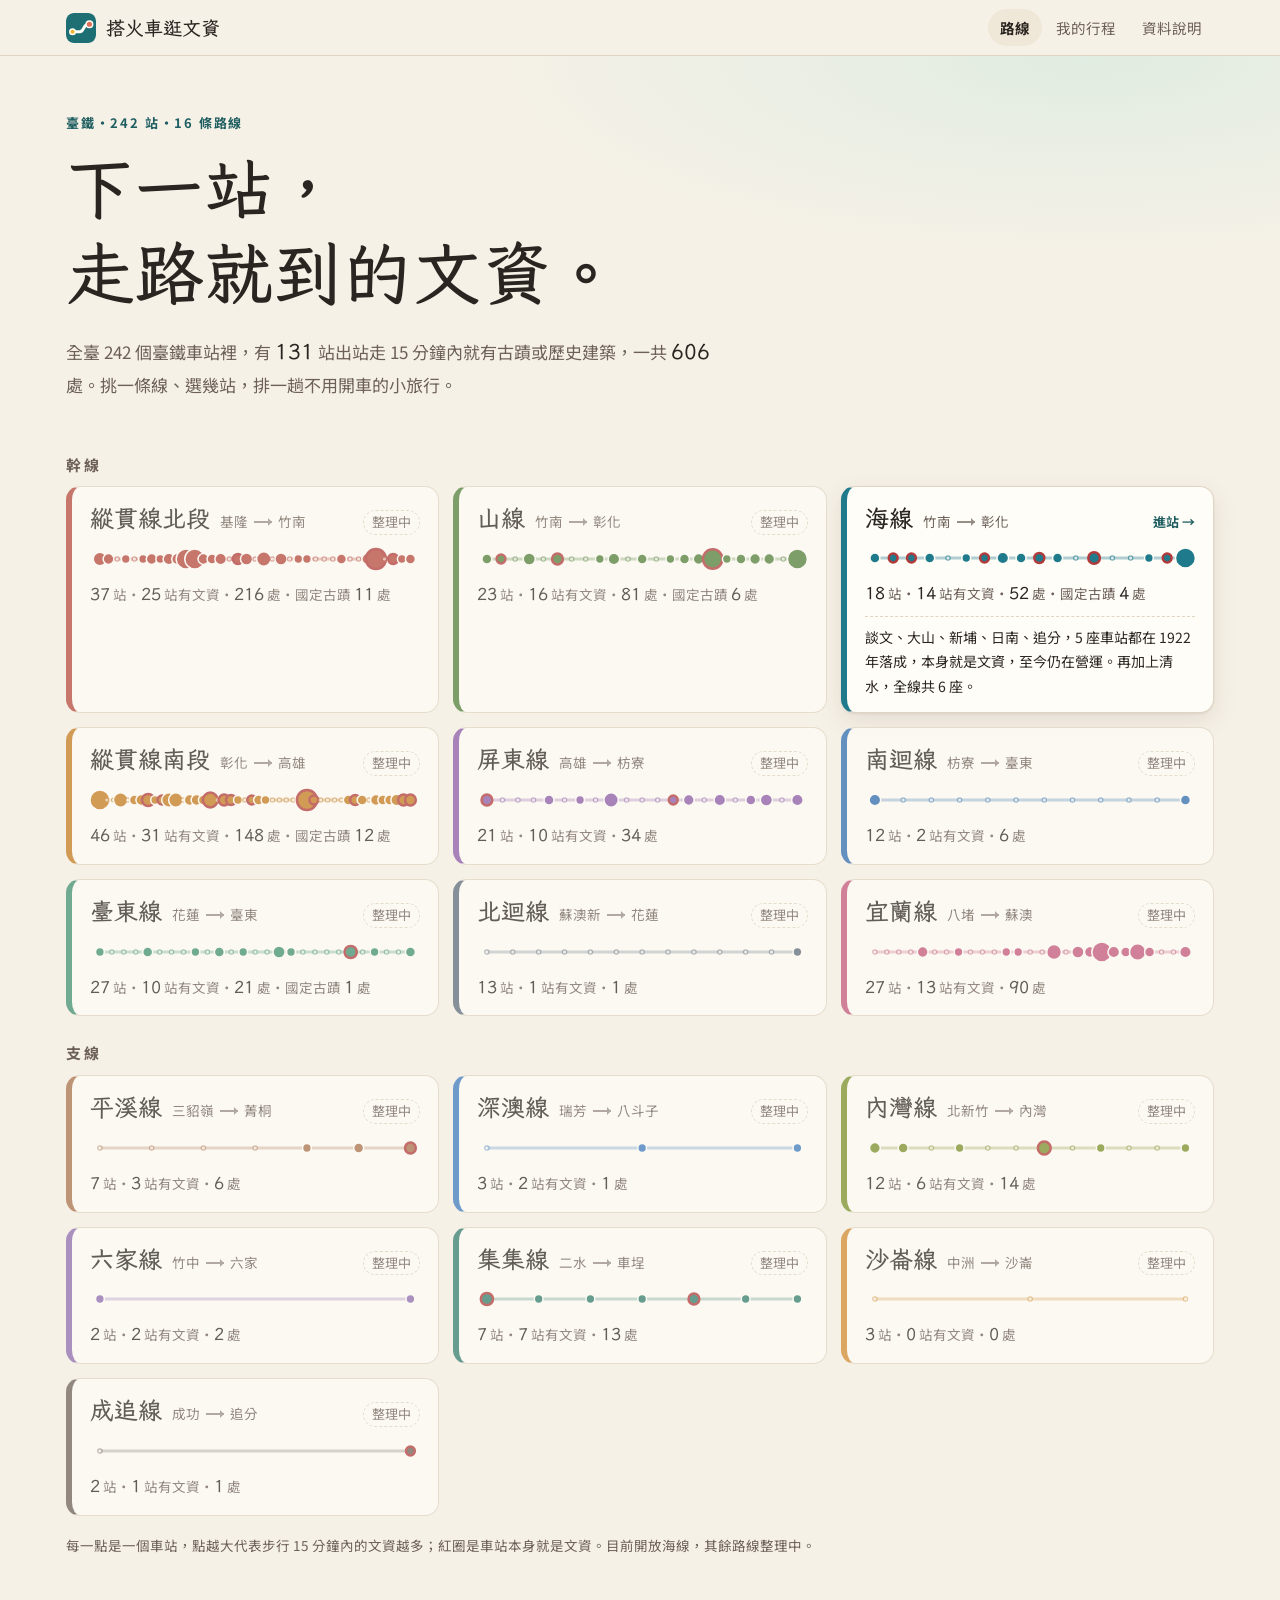
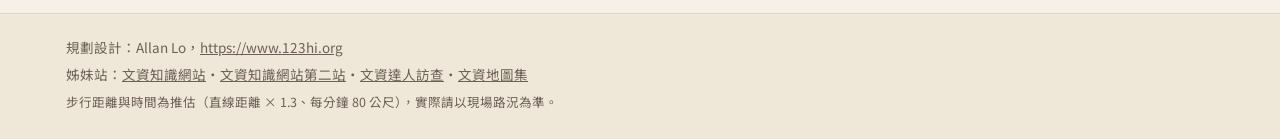
==== index.html @ da2952b5 "建立「搭火車逛文資」：資料建置與海線示範路線 - tools/fetch_tra.py：抓臺鐵車站、路線、站序存到 data/raw/ - tools/build.py：推估各站步行範圍內的文資，產生" ====
<!doctype html>
<html lang="zh-Hant-TW">
<head>
<meta charset="utf-8">
<meta name="viewport" content="width=device-width, initial-scale=1, viewport-fit=cover">
<title>搭火車逛文資</title>
<meta name="description" content="以臺鐵路線為主軸，看每個車站走路就到的古蹟與歷史建築，排一趟火車小旅行。">
<meta name="theme-color" content="#f6f1e7" media="(prefers-color-scheme: light)">
<meta name="theme-color" content="#17130f" media="(prefers-color-scheme: dark)">
<link rel="icon" href="assets/icon.svg" type="image/svg+xml">
<link rel="preconnect" href="https://fonts.googleapis.com">
<link rel="preconnect" href="https://fonts.gstatic.com" crossorigin>
<link rel="stylesheet" href="https://fonts.googleapis.com/css2?family=LXGW+WenKai+TC:wght@400;700&family=Noto+Sans+TC:wght@400;500;700&display=swap">
<link rel="stylesheet" href="assets/css/rail.css">
</head>
<body>
<a class="skip" href="#app">跳到主要內容</a>
<header class="top">
  <div class="wrap top-in">
    <a class="brand" href="#/"><img src="assets/icon.svg" alt="" width="30" height="30"><span>搭火車逛文資</span></a>
    <nav class="top-nav" aria-label="主選單">
      <a href="#/" data-nav="home">路線</a>
      <a href="#/trip" data-nav="trip">我的行程</a>
      <a href="#/about" data-nav="about">資料說明</a>
    </nav>
  </div>
</header>
<main id="app" tabindex="-1"><p class="loading wrap">列車進站中…</p></main>
<div id="tripbar" class="tripbar" hidden></div>
<footer class="foot">
  <div class="wrap foot-in">
    <p>規劃設計：Allan Lo，<a href="https://www.123hi.org" target="_blank" rel="noopener">https://www.123hi.org</a></p>
    <p class="foot-sis">姊妹站：<a href="https://cultural.123hi.org/" target="_blank" rel="noopener">文資知識網站</a>・<a href="https://cultural2.123hi.org/" target="_blank" rel="noopener">文資知識網站第二站</a>・<a href="https://cultural-visit.123hi.org/" target="_blank" rel="noopener">文資達人訪查</a>・<a href="https://cultural-atlas.123hi.org/" target="_blank" rel="noopener">文資地圖集</a></p>
    <p class="foot-note">步行距離與時間為推估（直線距離 × 1.3、每分鐘 80 公尺），實際請以現場路況為準。</p>
  </div>
</footer>
<script src="assets/js/rail.js" defer></script>
</body>
</html>
---- assets/css/rail.css ----
/* 搭火車逛文資 — 樣式
   配色與深色模式沿用文資知識網站 site.css 的變數；本站多加路線色 --lc（由資料帶入）。
   設計方向：站名牌 × 旅行手帳。路線圖用鐵道地圖的「黑白相間線」畫法。 */
:root {
  --paper: #f6f1e7; --paper-2: #efe7d8; --card: #fffdf8; --ink: #2b2521; --muted: #6c6058; --line: #e0d5c3;
  --hinoki: #a8714a; --hinoki-2: #d9b48f; --peach: #df6f57; --mint: #cfe8dd; --sun: #f2b632; --teal: #1d6f73;
  --shadow: 0 1px 2px rgba(60, 40, 20, .08), 0 8px 24px rgba(60, 40, 20, .10);
  --shadow-lg: 0 2px 6px rgba(60, 40, 20, .10), 0 18px 48px rgba(60, 40, 20, .18);
  --c-national: #b23a3a; --c-city: #d9692b; --c-building: #2f7d6d; --c-memorial: #b8860b; --c-cluster: #6b5bb5; --c-landscape: #3b7bbf; --c-archaeo: #8a6a4a;
  --f-display: "LXGW WenKai TC", "Kaiti TC", "BiauKai", "DFKai-SB", serif;
  --f-body: "Noto Sans TC", "PingFang TC", "Microsoft JhengHei", system-ui, sans-serif;
  --r: 14px; --hdr: 56px;
  --gl: max(16px, env(safe-area-inset-left, 0px)); --gr: max(16px, env(safe-area-inset-right, 0px));
  --lc: var(--teal);
  --lc-soft: color-mix(in srgb, var(--lc) 12%, var(--card));
  --lc-ink: color-mix(in srgb, var(--lc) 78%, var(--ink));
}
@media (prefers-color-scheme: dark) {
  :root {
    --paper: #17130f; --paper-2: #1e1914; --card: #241e18; --ink: #efe6da; --muted: #b5a797; --line: #3a3128;
    --hinoki: #d6a27a; --hinoki-2: #6e4f37; --peach: #f08b74; --mint: #24453a; --teal: #6cc4c4;
    --shadow: 0 1px 2px rgba(0,0,0,.4), 0 8px 24px rgba(0,0,0,.35); --shadow-lg: 0 18px 48px rgba(0,0,0,.5);
    --c-national: #e8706a; --c-city: #f0975c; --c-building: #5fbfa8; --c-memorial: #dcb04a; --c-cluster: #a497e8; --c-landscape: #78aee6; --c-archaeo: #c9a47e;
    --lc-soft: color-mix(in srgb, var(--lc) 22%, var(--card));
    --lc-ink: color-mix(in srgb, var(--lc) 55%, var(--ink));
    color-scheme: dark;
  }
  .line, .station, .trip, .ln, .tripbar { --lc-d: color-mix(in srgb, var(--lc) 70%, #fff); }
}
*, *::before, *::after { box-sizing: border-box; }
html { -webkit-text-size-adjust: 100%; scroll-padding-top: calc(var(--hdr) + 70px); }
body { margin: 0; background: var(--paper); color: var(--ink); font-family: var(--f-body); font-size: 16px; line-height: 1.75; -webkit-font-smoothing: antialiased; overflow-x: hidden; }
body.has-bar { padding-bottom: 76px; }
img { max-width: 100%; }
a { color: var(--teal); }
h1, h2, h3 { font-family: var(--f-display); line-height: 1.25; margin: 0; text-wrap: balance; }
p { margin: 0; }
ul, ol { margin: 0; padding: 0; list-style: none; }
button { font: inherit; color: inherit; cursor: pointer; background: none; border: 0; padding: 0; }
:focus-visible { outline: 3px solid var(--sun); outline-offset: 2px; border-radius: 6px; }
[hidden] { display: none !important; }
.sr-only { position: absolute; width: 1px; height: 1px; overflow: hidden; clip: rect(0 0 0 0); white-space: nowrap; }
.wrap { max-width: 1180px; margin: 0 auto; padding-left: var(--gl); padding-right: var(--gr); }
.skip { position: absolute; left: -999px; } .skip:focus { left: 8px; top: 8px; z-index: 99; background: var(--card); padding: 8px 12px; }
.loading { padding-top: 80px; padding-bottom: 80px; color: var(--muted); }
.hint { color: var(--muted); font-size: 13.5px; line-height: 1.7; }
.kicker { font-size: 13px; letter-spacing: .14em; color: var(--lc-ink); font-weight: 700; }
.back { display: inline-block; font-size: 14px; text-decoration: none; color: var(--muted); padding: 6px 0; }
.back:hover { color: var(--ink); }
.btn { display: inline-flex; align-items: center; justify-content: center; min-height: 40px; padding: 6px 16px; border-radius: 999px; border: 1.5px solid var(--line); background: var(--card); color: var(--ink); text-decoration: none; font-size: 14.5px; font-weight: 500; transition: transform .15s, border-color .15s; }
.btn:hover { border-color: var(--lc); transform: translateY(-1px); }
.btn-solid { background: var(--ink); color: var(--paper); border-color: var(--ink); }
.link { color: var(--teal); text-decoration: underline; font-size: inherit; }

/* 頂端列 */
.top { position: sticky; top: 0; z-index: 30; height: var(--hdr); background: color-mix(in srgb, var(--paper) 88%, transparent); backdrop-filter: blur(10px); -webkit-backdrop-filter: blur(10px); border-bottom: 1px solid var(--line); }
.top-in { height: 100%; display: flex; align-items: center; justify-content: space-between; gap: 12px; }
.brand { display: flex; align-items: center; gap: 10px; text-decoration: none; color: var(--ink); font-family: var(--f-display); font-weight: 700; font-size: 19px; white-space: nowrap; }
.brand img { border-radius: 8px; }
.top-nav { display: flex; gap: 2px; }
.top-nav a { padding: 6px 12px; border-radius: 999px; text-decoration: none; color: var(--muted); font-size: 14.5px; white-space: nowrap; }
.top-nav a.cur { color: var(--ink); background: var(--paper-2); font-weight: 700; }

/* 首頁 */
.home-hero { padding: 56px 0 28px; background: radial-gradient(900px 300px at 85% 0, color-mix(in srgb, var(--mint) 55%, transparent), transparent 70%); }
.home-hero h1 { font-size: clamp(36px, 7vw, 68px); letter-spacing: .02em; margin: 10px 0 18px; }
.lede { max-width: 40em; font-size: 17px; color: var(--muted); }
.lede b { color: var(--ink); font-family: var(--f-display); font-size: 1.25em; }
.home-lines { padding-bottom: 56px; }
.home-lines h2 { font-size: 15px; letter-spacing: .2em; color: var(--muted); margin: 28px 0 12px; font-family: var(--f-body); }
.ln-list { display: grid; grid-template-columns: repeat(auto-fill, minmax(min(100%, 340px), 1fr)); gap: 14px; }
.ln { display: block; height: 100%; padding: 16px 18px 14px; border-radius: var(--r); background: var(--card); border: 1px solid var(--line); border-left: 6px solid var(--lc); text-decoration: none; color: var(--ink); opacity: .72; }
.ln.on { opacity: 1; box-shadow: var(--shadow); transition: transform .2s, box-shadow .2s; }
.ln.on:hover { transform: translateY(-3px); box-shadow: var(--shadow-lg); }
.ln-head { display: flex; align-items: baseline; gap: 10px; flex-wrap: wrap; }
.ln-head h3 { font-size: 24px; }
.ln-route { font-size: 13.5px; color: var(--muted); display: inline-flex; align-items: center; gap: 6px; }
.ln-route i, .plate i, .tp-route i { display: inline-block; width: 18px; height: 2px; background: currentColor; position: relative; opacity: .7; }
.ln-route i::after, .plate i::after, .tp-route i::after { content: ""; position: absolute; right: 0; top: -3px; border: 4px solid transparent; border-left-color: currentColor; border-right: 0; }
.ln-go, .ln-soon { margin-left: auto; font-size: 13px; font-weight: 700; color: var(--lc-ink); }
.ln-soon { color: var(--muted); font-weight: 400; border: 1px dashed var(--line); border-radius: 999px; padding: 0 8px; }
.strip { display: block; width: 100%; height: 28px; margin: 10px 0 6px; overflow: visible; }
.strip line { stroke: var(--lc); stroke-width: 3; opacity: .35; }
.strip circle.on { fill: var(--lc); stroke: var(--card); stroke-width: 1.5; }
.strip circle.off { fill: var(--card); stroke: var(--lc); stroke-width: 1.2; opacity: .6; }
.strip circle.hs { stroke: var(--c-national); stroke-width: 2.5; }
.ln-stat { font-size: 13.5px; color: var(--muted); }
.ln-stat b { color: var(--ink); font-family: var(--f-display); font-size: 17px; }
.ln-tease { margin-top: 8px; padding-top: 8px; border-top: 1px dashed var(--line); font-size: 14px; }
.home-lines > .hint { margin-top: 18px; }

/* 路線頁：開頭 */
.lhero { padding: 20px 0 30px; background: linear-gradient(180deg, var(--lc-soft), transparent); }
.lhero h1 { display: flex; align-items: center; gap: 18px; flex-wrap: wrap; font-size: clamp(48px, 9vw, 88px); margin: 2px 0 12px; letter-spacing: .04em; }
.plate { font-style: normal; font-family: var(--f-body); font-size: 15px; font-weight: 700; letter-spacing: .08em; display: inline-flex; align-items: center; gap: 10px; padding: 6px 14px; border-radius: 8px; background: var(--lc); color: #fff; }
.facts { display: grid; grid-template-columns: repeat(3, 1fr); gap: 14px; margin-top: 26px; }
.fact { display: flex; flex-direction: column; gap: 4px; width: 100%; height: 100%; text-align: left; padding: 16px 18px 14px; border-radius: var(--r); background: var(--card); border: 1px solid var(--line); box-shadow: var(--shadow); position: relative; overflow: hidden; transition: transform .2s, box-shadow .2s; animation: rise .5s both; animation-delay: calc(var(--i) * 70ms); }
.fact::before { content: ""; position: absolute; inset: 0 auto 0 0; width: 5px; background: var(--lc); }
.fact:hover { transform: translateY(-3px); box-shadow: var(--shadow-lg); }
.fact-k { font-size: 12.5px; letter-spacing: .14em; font-weight: 700; color: var(--lc-ink); }
.fact-big { display: flex; align-items: baseline; gap: 8px; flex-wrap: wrap; }
.fact-big b { font-family: var(--f-display); font-size: 58px; line-height: 1; color: var(--lc-d, var(--lc)); font-variant-numeric: tabular-nums; }
.fact-big i { font-style: normal; font-size: 14px; color: var(--muted); }
.fact-t { font-size: 14.5px; line-height: 1.7; }
.fact-go { margin-top: auto; padding-top: 6px; font-size: 12.5px; color: var(--muted); }
.fact:hover .fact-go { color: var(--lc-ink); }
@keyframes rise { from { opacity: 0; transform: translateY(12px); } }

/* 篩選列 */
.flt-bar { position: sticky; top: var(--hdr); z-index: 20; background: color-mix(in srgb, var(--paper) 92%, transparent); backdrop-filter: blur(10px); -webkit-backdrop-filter: blur(10px); border-block: 1px solid var(--line); }
.flt { display: flex; gap: 6px 22px; padding-top: 8px; padding-bottom: 8px; overflow-x: auto; scrollbar-width: none; }
.flt::-webkit-scrollbar { display: none; }
.flt-g { display: flex; align-items: center; gap: 6px; flex: none; }
.flt-l { font-size: 12.5px; color: var(--muted); letter-spacing: .1em; margin-right: 2px; }
.seg { display: inline-flex; padding: 3px; border-radius: 999px; background: var(--paper-2); border: 1px solid var(--line); }
.seg button { min-width: 52px; min-height: 32px; padding: 0 12px; border-radius: 999px; font-size: 14px; font-variant-numeric: tabular-nums; }
.seg button[aria-pressed="true"] { background: var(--lc); color: #fff; font-weight: 700; }
.chip { display: inline-flex; align-items: center; gap: 6px; min-height: 34px; padding: 0 12px; border-radius: 999px; border: 1px solid var(--line); background: var(--card); font-size: 14px; white-space: nowrap; }
.chip[aria-pressed="true"] { background: var(--ink); color: var(--paper); border-color: var(--ink); }
.lvd { display: inline-block; width: 9px; height: 9px; border-radius: 50%; background: var(--lvc); flex: none; }
.lv0, .lvc0 { --lvc: var(--c-national); } .lv1, .lvc1 { --lvc: var(--c-city); } .lv2, .lvc2 { --lvc: var(--c-building); } .lv3, .lvc3 { --lvc: var(--c-memorial); }
.lv4, .lvc4 { --lvc: var(--c-cluster); } .lv5, .lvc5 { --lvc: var(--c-landscape); } .lv6, .lvc6 { --lvc: var(--c-archaeo); }

/* 路線圖 */
.dg-sec { padding-top: 26px; padding-bottom: 56px; }
.dg-headline { display: flex; align-items: baseline; gap: 16px; flex-wrap: wrap; margin-bottom: 6px; }
.dg-headline h2 { font-size: 26px; }
.dg-headline p { color: var(--muted); font-size: 14.5px; }
.dg-headline b { color: var(--ink); font-family: var(--f-display); font-size: 19px; }
.dg { position: relative; margin: 8px -8px 14px; padding: 18px 56px; border-radius: 20px; background: var(--card); border: 1px solid var(--line); box-shadow: var(--shadow); }
.dg.one { padding: 14px 10px; margin-inline: 0; }
.dg svg { position: absolute; left: 0; top: 0; pointer-events: none; overflow: visible; }
.rail { fill: none; stroke: var(--lc); stroke-width: 9; stroke-linecap: round; stroke-linejoin: round; }
.tie { fill: none; stroke: var(--card); stroke-width: 3; stroke-dasharray: 9 9; }
.dg.draw .tie { opacity: 0; }
.tie { transition: opacity .5s; }
.dg-grid { position: relative; display: grid; grid-template-columns: repeat(var(--cols, 6), minmax(0, 1fr)); row-gap: 26px; }
.st { position: relative; min-width: 0; }
.dg.draw .st { animation: pop .45s both; animation-delay: calc(var(--i) * 85ms + 100ms); }
@keyframes pop { from { opacity: 0; transform: translateY(8px) scale(.96); } }
.st-link { display: flex; flex-direction: column; align-items: center; width: 100%; height: 100%; padding: 4px 2px 8px; text-decoration: none; color: var(--ink); border-radius: 14px; text-align: center; }
.st-top { display: flex; flex-direction: column; align-items: center; justify-content: flex-end; height: 56px; }
.st-name { font-family: var(--f-display); font-weight: 700; font-size: 23px; line-height: 1.2; white-space: nowrap; }
.st-en { font-size: 11px; color: var(--muted); letter-spacing: .04em; line-height: 1.3; }
.st-flag { display: inline-flex; align-items: center; gap: 3px; margin-top: 2px; padding: 1px 7px 1px 5px; border-radius: 999px; font-size: 11px; font-weight: 700; color: #fff; background: var(--lvc); white-space: nowrap; }
.st-dotw { display: grid; place-items: center; height: 58px; width: 58px; }
.st-dot { display: grid; place-items: center; width: var(--sz, 30px); height: var(--sz, 30px); border-radius: 50%; background: var(--card); border: 4px solid var(--lc); color: var(--lc-ink); font-family: var(--f-display); font-weight: 700; font-size: clamp(14px, calc(var(--sz) * .42), 24px); line-height: 1; font-variant-numeric: tabular-nums; transition: width .35s cubic-bezier(.3,1.4,.5,1), height .35s cubic-bezier(.3,1.4,.5,1), background .2s; }
.st.has .st-dot { background: var(--lc); color: #fff; border-color: var(--card); box-shadow: 0 0 0 3px var(--lc); }
.st.hs .st-dot { box-shadow: 0 0 0 3px var(--lc), 0 0 0 6px var(--card), 0 0 0 9px var(--lvc); }
.st.empty .st-name { font-size: 17px; color: var(--muted); font-weight: 400; }
.st.empty .st-dot { border-width: 3px; }
.st-hang { position: relative; display: flex; flex-direction: column; align-items: center; gap: 5px; padding-top: 14px; min-height: 40px; }
.st.has .st-hang::before { content: ""; position: absolute; top: -8px; left: 50%; width: 2px; height: 22px; margin-left: -1px; background: var(--lc); opacity: .5; }
.st-ph { position: relative; display: block; width: 88px; height: 88px; transition: transform .25s; }
.st-ph > * { position: absolute; inset: 0; width: 100%; height: 100%; object-fit: cover; border-radius: 14px; border: 3px solid var(--card); box-shadow: 0 2px 8px rgba(40, 25, 10, .22); background: var(--paper-2); }
.st-ph .ph2 { transform: rotate(7deg) translate(7px, 2px); filter: saturate(.8) brightness(.95); }
.st-link:hover .st-ph { transform: translateY(-3px) rotate(-2deg); }
.st-link:hover .st-name { color: var(--lc-ink); }
.st-lv { display: flex; flex-wrap: wrap; justify-content: center; gap: 3px; max-width: 96px; align-items: center; }
.st-lv em { font-style: normal; font-size: 11px; color: var(--muted); }
.st-near, .st-none { font-size: 12px; color: var(--muted); }
.st-add { position: absolute; top: 2px; right: calc(50% - 56px); width: 28px; height: 28px; border-radius: 50%; border: 1.5px solid var(--line); background: var(--card); display: grid; place-items: center; opacity: .0; transition: opacity .15s, transform .15s; }
.st-add::after { content: ""; position: absolute; inset: -8px; }
.st:hover .st-add, .st-add:focus-visible, .st-add[aria-pressed="true"] { opacity: 1; }
@media (hover: none) { .st-add { opacity: 1; } }
.st-add span::before { content: "＋"; font-size: 14px; line-height: 1; }
.st-add[aria-pressed="true"] { background: var(--lc); border-color: var(--lc); color: #fff; }
.st-add[aria-pressed="true"] span::before { content: "✓"; }
.st-add:hover { transform: scale(1.12); }
/* 收合的空站 */
.st.gap .st-link { color: var(--muted); }
.st-skip { font-size: 12.5px; border: 1px dashed var(--line); border-radius: 999px; padding: 0 9px; background: var(--card); }
.st.gap .st-dot { width: 34px; height: 20px; border-radius: 999px; border: 2px dashed var(--lc); font-size: 14px; color: var(--lc-ink); font-family: var(--f-body); }
.st-skipn { font-size: 12px; line-height: 1.5; max-width: 9em; }
.st.gap .st-link:hover .st-skip { border-color: var(--lc); color: var(--ink); }
/* 從事實卡點過來的標示 */
.dg.hl-on .st:not(.hl) .st-link { opacity: .38; }
.st.hl .st-dotw::after { content: ""; position: absolute; width: 58px; height: 58px; border-radius: 50%; border: 3px solid var(--sun); animation: ping 1.4s ease-out 3; pointer-events: none; }
@keyframes ping { from { transform: scale(.6); opacity: 1; } to { transform: scale(1.7); opacity: 0; } }

/* 路線圖：手機直排 */
.dg.one .dg-grid { row-gap: 6px; }
.dg.one .st-link { display: grid; grid-template-columns: 58px 1fr; grid-template-areas: "dot top" "dot hang"; align-items: center; column-gap: 8px; text-align: left; padding: 8px 44px 8px 0; }
.dg.one .st-top { grid-area: top; height: auto; flex-direction: row; flex-wrap: wrap; align-items: baseline; justify-content: flex-start; gap: 2px 8px; }
.dg.one .st-flag { margin-top: 0; }
.dg.one .st-dotw { grid-area: dot; align-self: stretch; height: auto; min-height: 58px; }
.dg.one .st-hang { grid-area: hang; flex-direction: row; flex-wrap: wrap; align-items: center; gap: 6px 10px; padding-top: 6px; min-height: 0; }
.dg.one .st.has .st-hang::before { display: none; }
.dg.one .st-ph { width: 64px; height: 64px; }
.dg.one .st-ph.multi { margin-right: 8px; }
.dg.one .st-lv { justify-content: flex-start; }
.dg.one .st-add { top: 50%; right: 6px; margin-top: -16px; width: 32px; height: 32px; opacity: 1; }
.dg.one .st.empty .st-hang, .dg.one .st.gap .st-hang { padding-top: 0; }
.dg.one .st.gap .st-link { padding-block: 2px; }
.dg.one .st-skipn { max-width: none; }

/* 票卡樣式（沒有照片時） */
.tk { display: flex; flex-direction: column; align-items: center; justify-content: center; gap: 2px; color: #fff; background:
  radial-gradient(circle at 0 50%, var(--card) 7px, transparent 7.5px), radial-gradient(circle at 100% 50%, var(--card) 7px, transparent 7.5px),
  repeating-linear-gradient(135deg, rgba(255,255,255,.07) 0 6px, transparent 6px 12px), var(--lvc); }
.tk b { font-family: var(--f-display); font-size: 22px; line-height: 1; letter-spacing: .02em; }
.tk i { font-style: normal; font-size: 11px; opacity: .9; letter-spacing: .2em; padding-left: .2em; }
@media (prefers-color-scheme: dark) { .tk { color: #17130f; } }

/* 車站頁 */
.station, .trip { padding: 14px 0 56px; }
.st-headrow { display: grid; grid-template-columns: minmax(280px, 400px) 1fr; gap: 32px; align-items: center; margin: 8px 0 30px; }
.plate-big { background: var(--card); border: 3px solid var(--ink); border-radius: 16px; padding: 14px 20px 14px; text-align: center; box-shadow: var(--shadow-lg); position: relative; }
.plate-big::before, .plate-big::after { content: ""; position: absolute; top: 10px; width: 8px; height: 8px; border-radius: 50%; background: var(--line); box-shadow: inset 0 1px 1px rgba(0,0,0,.25); }
.plate-big::before { left: 12px; } .plate-big::after { right: 12px; }
.pl-line { font-size: 12.5px; letter-spacing: .14em; color: var(--muted); }
.plate-big h1 { font-size: clamp(52px, 11vw, 84px); letter-spacing: .12em; padding-left: .12em; line-height: 1.15; }
.pl-en { font-size: 15px; letter-spacing: .12em; color: var(--muted); }
.pl-bar { height: 12px; margin: 12px -20px; background: var(--lc); display: flex; align-items: center; }
.pl-bar i { flex: 1; height: 2px; margin: 0 16px; background: repeating-linear-gradient(90deg, #fff 0 9px, transparent 9px 18px); opacity: .85; }
.pl-nbs { display: flex; justify-content: space-between; gap: 12px; }
.pl-nb { display: flex; flex-direction: column; text-decoration: none; color: var(--ink); line-height: 1.3; padding: 2px 6px; border-radius: 8px; }
.pl-nb span { font-family: var(--f-display); font-size: 20px; font-weight: 700; }
.pl-nb small { font-size: 11px; color: var(--muted); }
.pl-nb.prev { text-align: left; } .pl-nb.next { text-align: right; }
.pl-nb.prev span::before { content: "‹ "; color: var(--lc-ink); } .pl-nb.next span::after { content: " ›"; color: var(--lc-ink); }
.pl-nb.end { opacity: .4; } .pl-nb.end span::before, .pl-nb.end span::after { content: ""; }
a.pl-nb:hover { background: var(--lc-soft); }
.st-sum { display: flex; flex-direction: column; gap: 12px; align-items: flex-start; }
.st-banner { display: inline-flex; align-items: center; gap: 8px; padding: 6px 14px; border-radius: 10px; background: color-mix(in srgb, var(--lvc) 14%, var(--card)); border: 1.5px solid var(--lvc); font-size: 15px; }
.st-banner svg { color: var(--lvc); width: 20px; height: 20px; flex: none; }
.st-banner b { color: var(--lvc); }
.st-big { font-family: var(--f-display); font-size: clamp(22px, 3.4vw, 30px); line-height: 1.3; }
.st-big b { font-size: 2.1em; color: var(--lc-d, var(--lc)); line-height: 1; margin-right: 4px; }
.st-sub { color: var(--muted); max-width: 34em; }
.btn-trip .t-on, .btn-trip[aria-pressed="true"] .t-off { display: none; }
.btn-trip[aria-pressed="true"] .t-on { display: inline; }
.btn-trip[aria-pressed="true"] { background: var(--lc); border-color: var(--lc); color: #fff; }
.st-body { display: grid; grid-template-columns: 340px 1fr; gap: 32px; align-items: start; }
.st-map { position: sticky; top: calc(var(--hdr) + 16px); background: var(--card); border: 1px solid var(--line); border-radius: 18px; padding: 16px; box-shadow: var(--shadow); }
.st-map h2 { font-size: 18px; margin-bottom: 4px; }
.radar { display: block; width: 100%; height: auto; }
.radar .ring { fill: none; stroke: var(--line); stroke-width: 1.5; stroke-dasharray: 3 5; }
.radar .ring.cur { stroke: var(--lc); stroke-dasharray: none; fill: var(--lc-soft); fill-opacity: .5; }
.radar .ring-t { font-size: 10.5px; fill: var(--muted); text-anchor: middle; }
.radar .north { font-size: 12px; fill: var(--muted); text-anchor: middle; font-weight: 700; }
.radar .me { fill: var(--ink); }
.rd { cursor: pointer; }
.rd circle { fill: var(--lvc); stroke: var(--card); stroke-width: 2; transition: r .15s; }
.rd text { font-size: 11px; font-weight: 700; fill: #fff; text-anchor: middle; pointer-events: none; }
.rd.hot circle { r: 14; stroke: var(--sun); stroke-width: 3; }
@media (prefers-color-scheme: dark) { .rd text { fill: #17130f; } }
.cards { display: grid; gap: 18px; }
.card { display: grid; grid-template-columns: minmax(200px, 42%) 1fr; background: var(--card); border: 1px solid var(--line); border-radius: 18px; overflow: hidden; box-shadow: var(--shadow); animation: rise .5s both; animation-delay: calc(min(var(--i), 8) * 60ms); transition: box-shadow .2s, border-color .2s; }
.card.hot { border-color: var(--sun); box-shadow: var(--shadow-lg); }
.card.is-st { border: 2px solid var(--lvc); }
.card-ph { position: relative; margin: 0; min-height: 220px; background: var(--paper-2); }
.card-ph > img, .card-ph > .tk { position: absolute; inset: 0; width: 100%; height: 100%; object-fit: cover; }
.card-ph > .tk b { font-size: 64px; } .card-ph > .tk i { font-size: 15px; }
.card-ph > .tk { background: radial-gradient(circle at 0 50%, var(--card) 13px, transparent 13.5px), radial-gradient(circle at 100% 50%, var(--card) 13px, transparent 13.5px), repeating-linear-gradient(135deg, rgba(255,255,255,.07) 0 10px, transparent 10px 20px), var(--lvc); }
.card-no { position: absolute; left: 10px; top: 10px; width: 30px; height: 30px; border-radius: 50%; display: grid; place-items: center; background: var(--lvc); color: #fff; font-weight: 700; font-size: 14px; border: 2px solid var(--card); }
.card-ph.nophoto .card-no { background: var(--card); color: var(--lvc); }
.card-ph figcaption { position: absolute; left: 0; right: 0; bottom: 0; padding: 18px 10px 6px; font-size: 11.5px; line-height: 1.4; color: #fff; background: linear-gradient(transparent, rgba(0,0,0,.62)); }
.card-ph figcaption a { color: #fff; }
.card-b { padding: 16px 20px 16px; display: flex; flex-direction: column; gap: 8px; min-width: 0; }
.card-st { display: inline-flex; align-items: center; gap: 5px; align-self: flex-start; padding: 1px 10px 1px 8px; border-radius: 999px; background: var(--lvc); color: #fff; font-size: 12.5px; font-weight: 700; }
.card-meta { display: flex; flex-wrap: wrap; align-items: center; gap: 4px 10px; font-size: 13px; color: var(--muted); }
.lvt { color: var(--lvc); font-weight: 700; border: 1.5px solid var(--lvc); border-radius: 6px; padding: 0 7px; line-height: 1.6; }
.card h3 { font-size: 23px; }
.card-s { font-size: 15.5px; }
.card-f { display: flex; gap: 26px; margin: 4px 0 0; padding-top: 10px; border-top: 1px dashed var(--line); }
.card-f dt { font-size: 12px; color: var(--muted); letter-spacing: .1em; }
.card-f dd { margin: 0; font-size: 14px; }
.card-f b { font-family: var(--f-display); font-size: 28px; line-height: 1.1; color: var(--lc-d, var(--lc)); margin-right: 2px; }
.card-f small { margin-left: 8px; color: var(--muted); font-size: 12.5px; }
.card-a { display: flex; flex-wrap: wrap; gap: 8px; margin-top: auto; padding-top: 6px; }
@media (prefers-color-scheme: dark) { .card-no, .card-st, .st-flag { color: #17130f; } }

/* 我的行程 */
.tripbar { position: fixed; left: 0; right: 0; bottom: 0; z-index: 40; background: var(--ink); color: var(--paper); padding: 10px 0 calc(10px + env(safe-area-inset-bottom, 0px)); border-top: 4px solid var(--lc); }
.tripbar-in { display: flex; align-items: center; gap: 14px; justify-content: space-between; }
.tripbar p { min-width: 0; display: flex; flex-direction: column; line-height: 1.4; }
.tripbar b { font-family: var(--f-display); font-size: 16px; }
.tripbar span { font-size: 13px; opacity: .85; white-space: nowrap; overflow: hidden; text-overflow: ellipsis; }
.tripbar .btn { background: var(--paper); color: var(--ink); border-color: var(--paper); flex: none; }
.tp { max-width: 720px; margin: 10px auto 0; background: var(--card); border: 1px solid var(--line); border-radius: 20px; box-shadow: var(--shadow-lg); overflow: hidden; }
.tp header { padding: 22px 26px 18px; background: var(--lc-soft); border-bottom: 2px dashed var(--line); }
.tp h1 { font-size: clamp(32px, 6vw, 46px); margin: 2px 0 8px; }
.tp-route { display: flex; flex-wrap: wrap; align-items: center; gap: 6px 10px; font-family: var(--f-display); font-size: 20px; font-weight: 700; }
.tp-nums { display: flex; gap: 28px; margin: 14px 0 0; flex-wrap: wrap; }
.tp-nums dt { font-size: 12px; color: var(--muted); letter-spacing: .1em; }
.tp-nums dd { margin: 0; } .tp-nums b { font-family: var(--f-display); font-size: 28px; color: var(--lc-d, var(--lc)); }
.tp-list { padding: 8px 26px 8px 26px; }
.tp-list > li { position: relative; padding: 14px 0 14px 34px; border-left: 5px solid var(--lc); margin-left: 9px; }
.tp-list > li::before { content: ""; position: absolute; left: -12.5px; top: 20px; width: 14px; height: 14px; border-radius: 50%; background: var(--card); border: 3px solid var(--lc); }
.tp-st { text-decoration: none; color: var(--ink); display: inline-flex; align-items: baseline; gap: 10px; flex-wrap: wrap; }
.tp-st b { font-family: var(--f-display); font-size: 26px; } .tp-st small { color: var(--muted); font-size: 12.5px; }
.tp-t { font-size: 13.5px; color: var(--muted); }
.tp-sites li { display: flex; align-items: baseline; gap: 8px; padding: 3px 0; flex-wrap: wrap; }
.tp-sites small { color: var(--muted); font-size: 12.5px; margin-left: auto; white-space: nowrap; }
.tp footer { padding: 14px 26px 18px; border-top: 2px dashed var(--line); font-size: 13px; color: var(--muted); }
.tp-actions { display: flex; flex-wrap: wrap; gap: 10px; justify-content: center; margin-top: 22px; }
.tp-msg { text-align: center; margin-top: 10px; font-size: 14px; color: var(--muted); min-height: 1.75em; word-break: break-all; }
.empty-page, .about { padding-top: 48px; padding-bottom: 64px; max-width: 760px; }
.empty-page h1, .about h1 { font-size: 40px; margin-bottom: 14px; }
.empty-page p { margin-bottom: 16px; }
.about h2 { font-size: 22px; margin: 26px 0 6px; } .about p { margin-bottom: 8px; }

/* 頁尾 */
.foot { border-top: 1px solid var(--line); background: var(--paper-2); padding: 22px 0 26px; font-size: 13.5px; color: var(--muted); }
.foot-in { display: grid; gap: 4px; }
.foot a { color: inherit; }
.foot-note { font-size: 12.5px; }

/* 平板 */
@media (max-width: 960px) {
  .facts { grid-template-columns: repeat(2, 1fr); }
  .st-body { grid-template-columns: 1fr; }
  .st-map { position: static; max-width: 420px; margin-inline: auto; width: 100%; }
  .dg { padding-inline: 50px; margin-inline: 0; }
}
/* 手機 */
@media (max-width: 640px) {
  .brand span { font-size: 17px; }
  .top-nav a { padding: 6px 8px; font-size: 13.5px; }
  .home-hero { padding-top: 34px; }
  .facts { display: flex; gap: 12px; overflow-x: auto; scroll-snap-type: x mandatory; margin-inline: calc(var(--gl) * -1) calc(var(--gr) * -1); padding: 4px var(--gl) 14px; scrollbar-width: none; }
  .facts::-webkit-scrollbar { display: none; }
  .facts li { flex: 0 0 82%; scroll-snap-align: center; }
  .fact-big b { font-size: 50px; }
  .st-headrow { grid-template-columns: 1fr; gap: 20px; }
  .card { grid-template-columns: 1fr; }
  .card-ph { min-height: 0; aspect-ratio: 3 / 2; }
  .card-ph.nophoto { aspect-ratio: 3 / 1; }
  .card-ph.nophoto > .tk b { font-size: 44px; }
  .tp header, .tp-list, .tp footer { padding-inline: 18px; }
  .tripbar .btn { padding-inline: 12px; }
}
@media (prefers-reduced-motion: reduce) {
  *, *::before, *::after { animation: none !important; transition: none !important; }
}
@media print {
  .top, .foot, .tripbar, .back, .tp-actions, .tp-msg { display: none !important; }
  body { background: #fff; padding: 0 !important; } .tp { box-shadow: none; }
}
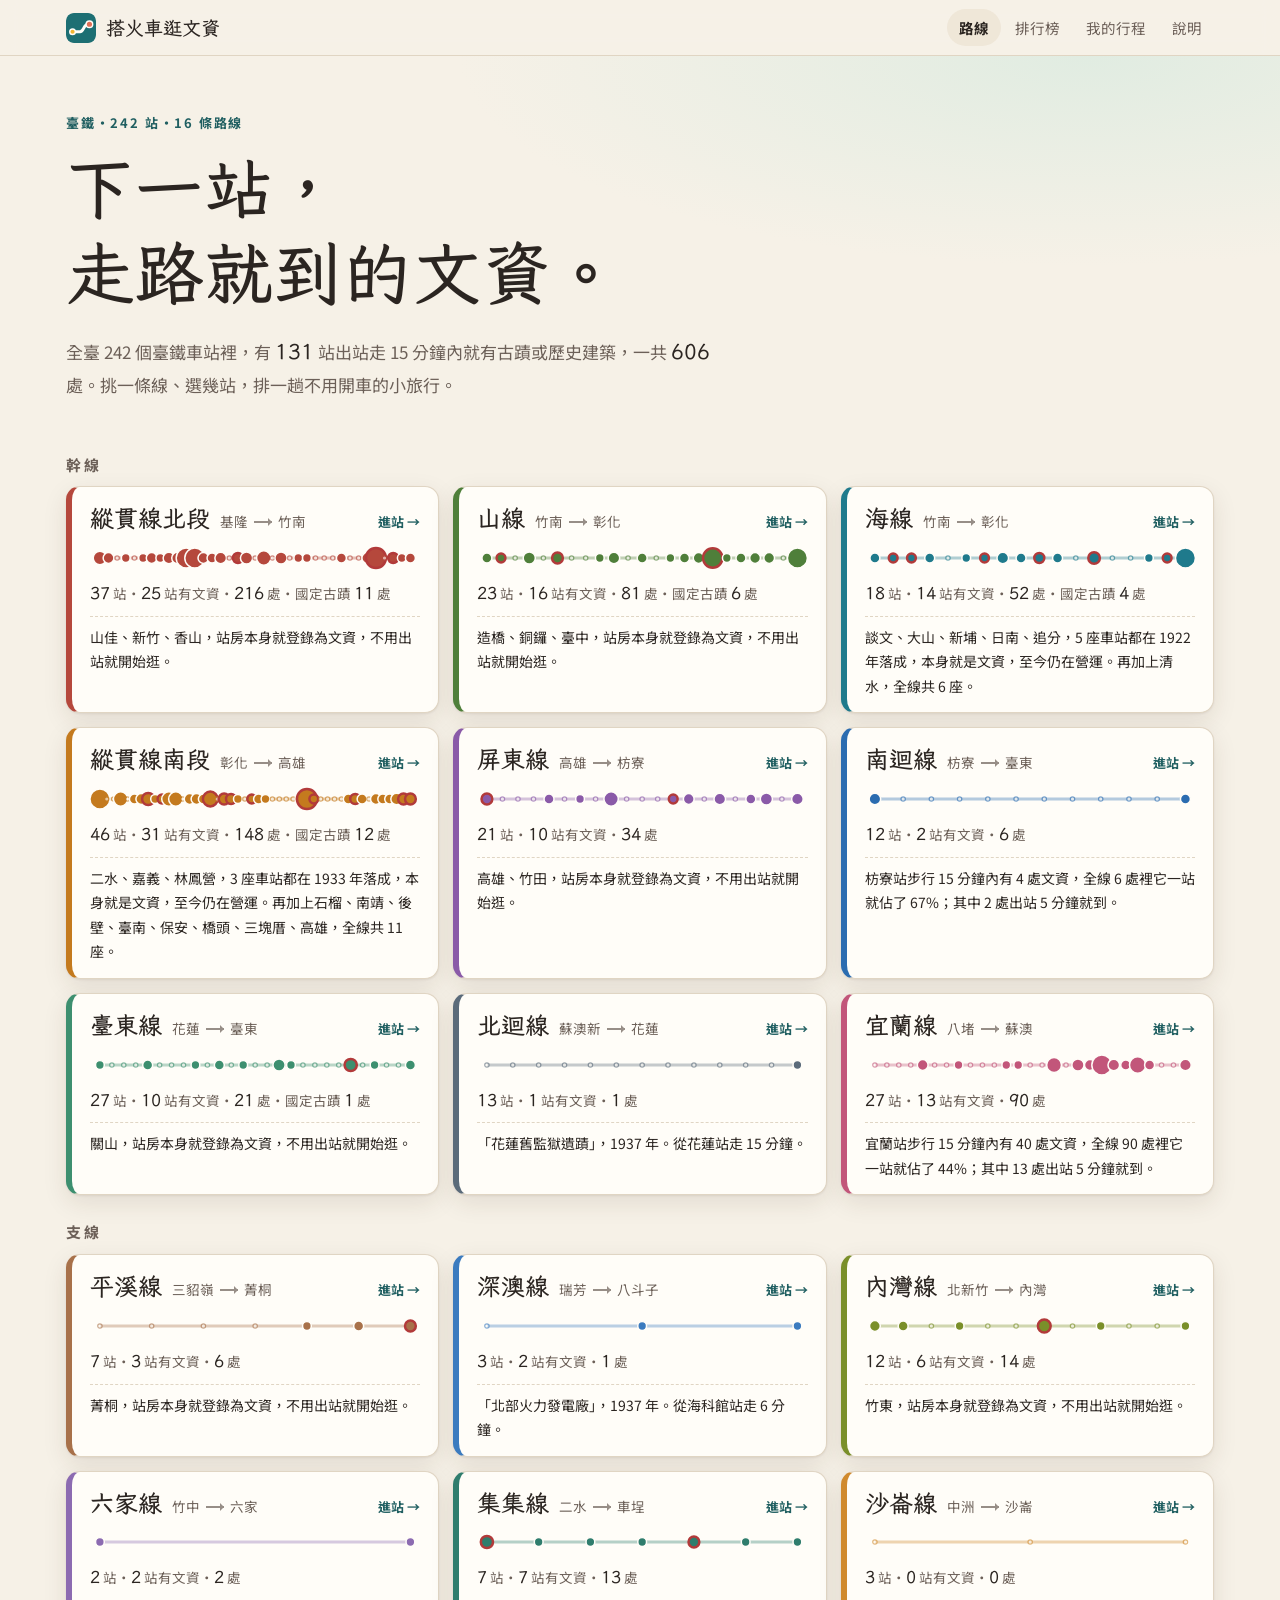
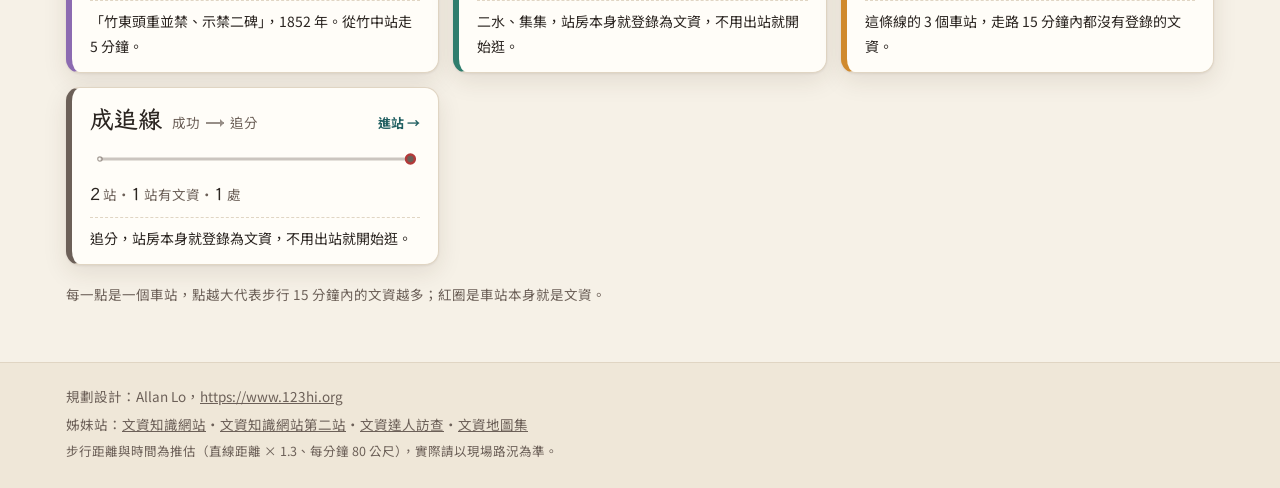
==== commit ede2c313: "開放全部 16 條臺鐵路線並加入排行榜 - 各線加上引言，全線開放；沒有文資的路線照實顯示 - 排行榜：5 分鐘內、15 分鐘內、跨時代、國定古蹟最短路、最老文資、車站即文資名單 - 修正英文站名尾綴" ====
--- a/index.html
+++ b/index.html
@@ -20,8 +20,9 @@
     <a class="brand" href="#/"><img src="assets/icon.svg" alt="" width="30" height="30"><span>搭火車逛文資</span></a>
     <nav class="top-nav" aria-label="主選單">
       <a href="#/" data-nav="home">路線</a>
+      <a href="#/rank" data-nav="rank">排行榜</a>
       <a href="#/trip" data-nav="trip">我的行程</a>
-      <a href="#/about" data-nav="about">資料說明</a>
+      <a href="#/about" data-nav="about">說明</a>
     </nav>
   </div>
 </header>
--- a/assets/css/rail.css
+++ b/assets/css/rail.css
@@ -338,3 +338,23 @@
   .top, .foot, .tripbar, .back, .tp-actions, .tp-msg { display: none !important; }
   body { background: #fff; padding: 0 !important; } .tp { box-shadow: none; }
 }
+
+/* 排行榜 */
+.rk-grid { display: grid; grid-template-columns: repeat(auto-fit, minmax(min(100%, 340px), 1fr)); gap: 22px; padding-bottom: 56px; align-items: start; }
+.rk { background: var(--card); border: 1px solid var(--line); border-radius: 18px; padding: 18px 12px 10px; box-shadow: var(--shadow); }
+.rk h2 { font-size: 24px; padding: 0 8px; } .rk > .hint { padding: 0 8px 8px; }
+.rk-all { grid-column: 1 / -1; } .rk-all ol { display: grid; grid-template-columns: repeat(auto-fill, minmax(min(100%, 320px), 1fr)); column-gap: 14px; }
+.rk a { display: grid; grid-template-columns: 30px 1fr auto; gap: 10px; align-items: center; padding: 8px; border-radius: 12px; text-decoration: none; color: var(--ink); }
+.rk a:hover { background: var(--paper-2); }
+.rk-n { font-family: var(--f-display); font-size: 18px; color: var(--muted); text-align: center; }
+.rk li:first-child .rk-n { width: 30px; height: 30px; border-radius: 50%; background: var(--sun); color: #2b2521; display: grid; place-items: center; font-weight: 700; }
+.rk-m { min-width: 0; display: flex; flex-direction: column; line-height: 1.4; }
+.rk-m b { font-family: var(--f-display); font-size: 20px; }
+.rk li:first-child .rk-m b { font-size: 26px; }
+.rk-m small { color: var(--muted); font-size: 12.5px; }
+.rk-bar { display: block; height: 6px; width: var(--w); margin-top: 4px; border-radius: 999px; background: var(--lc-d, var(--lc)); }
+.rk-v { font-size: 12.5px; color: var(--muted); white-space: nowrap; text-align: right; }
+.rk-v b { font-family: var(--f-display); font-size: 24px; color: var(--ink); margin-right: 3px; font-variant-numeric: tabular-nums; }
+.rk-all .rk-v b { color: var(--lvc); }
+@media (prefers-color-scheme: dark) { .rk li { --lc-d: color-mix(in srgb, var(--lc) 70%, #fff); } }
+@media (max-width: 640px) { .top-nav a { padding: 6px 7px; } .brand img { display: none; } }
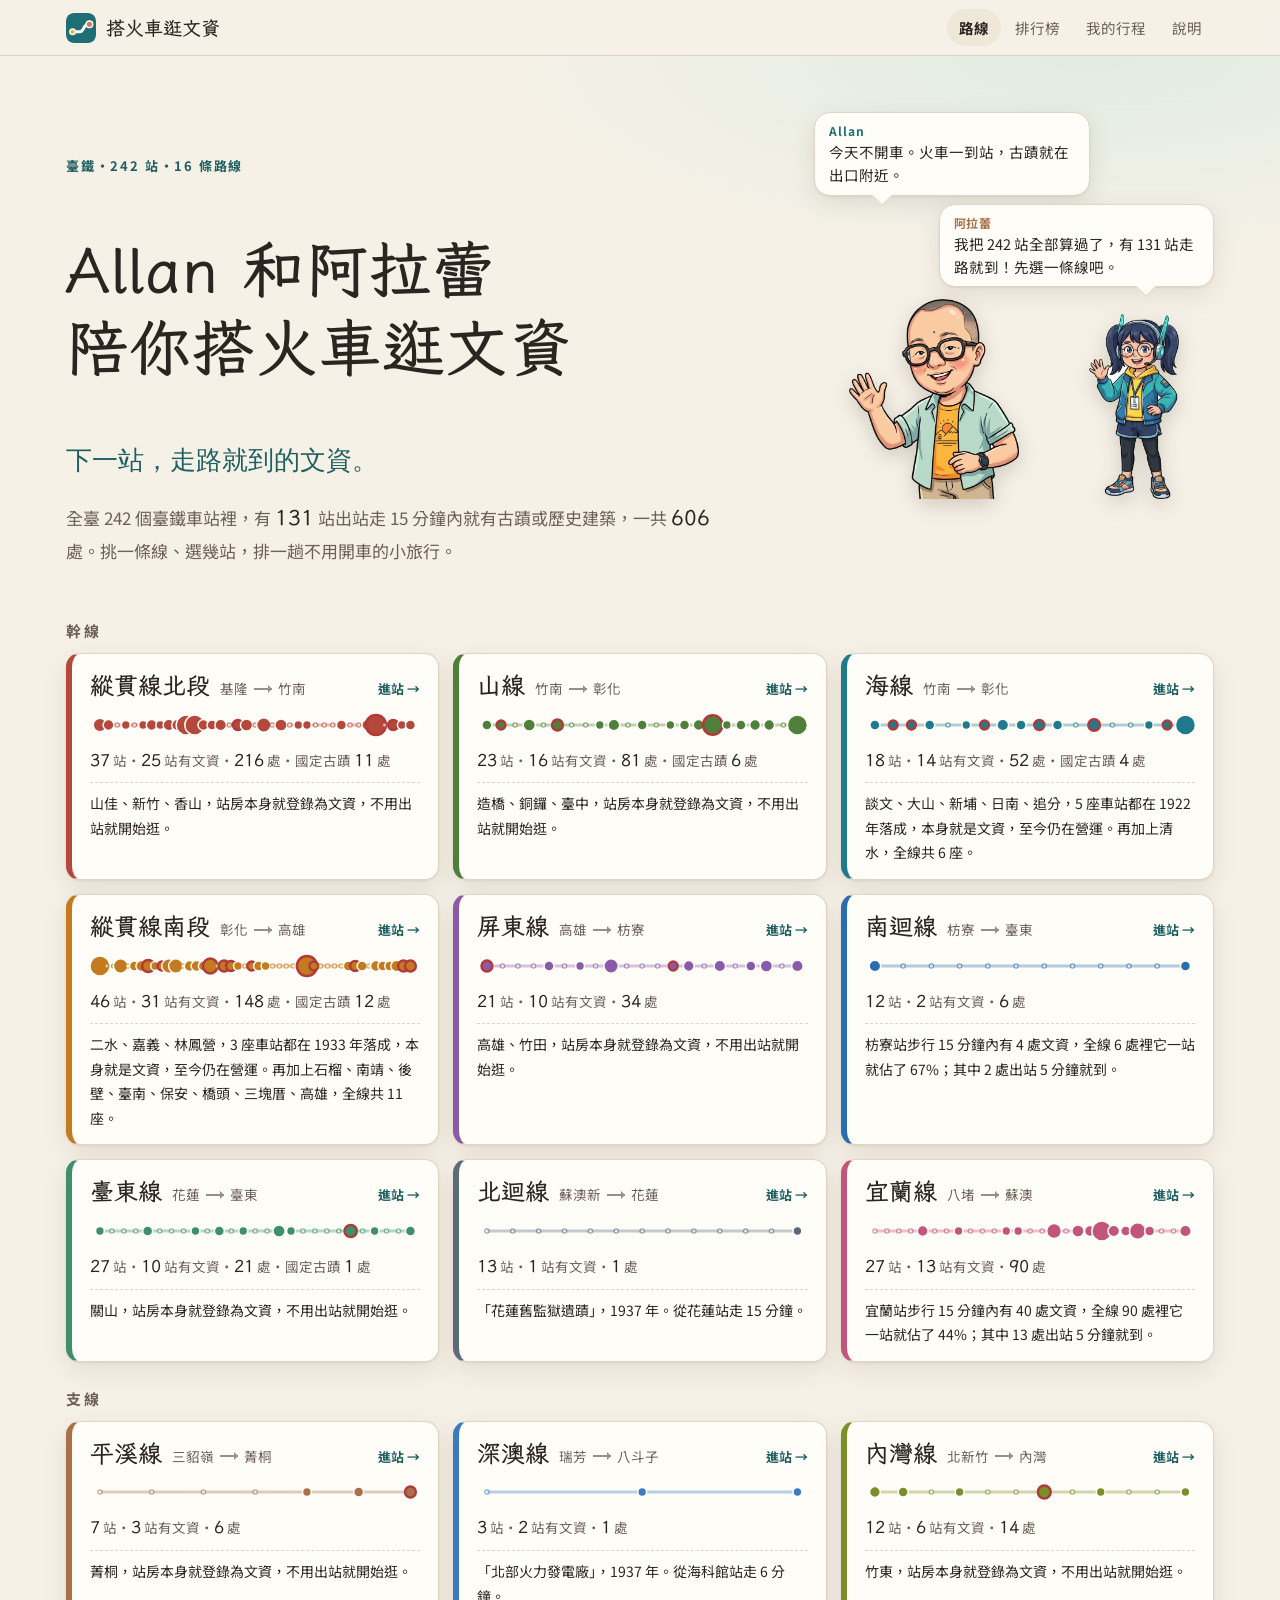
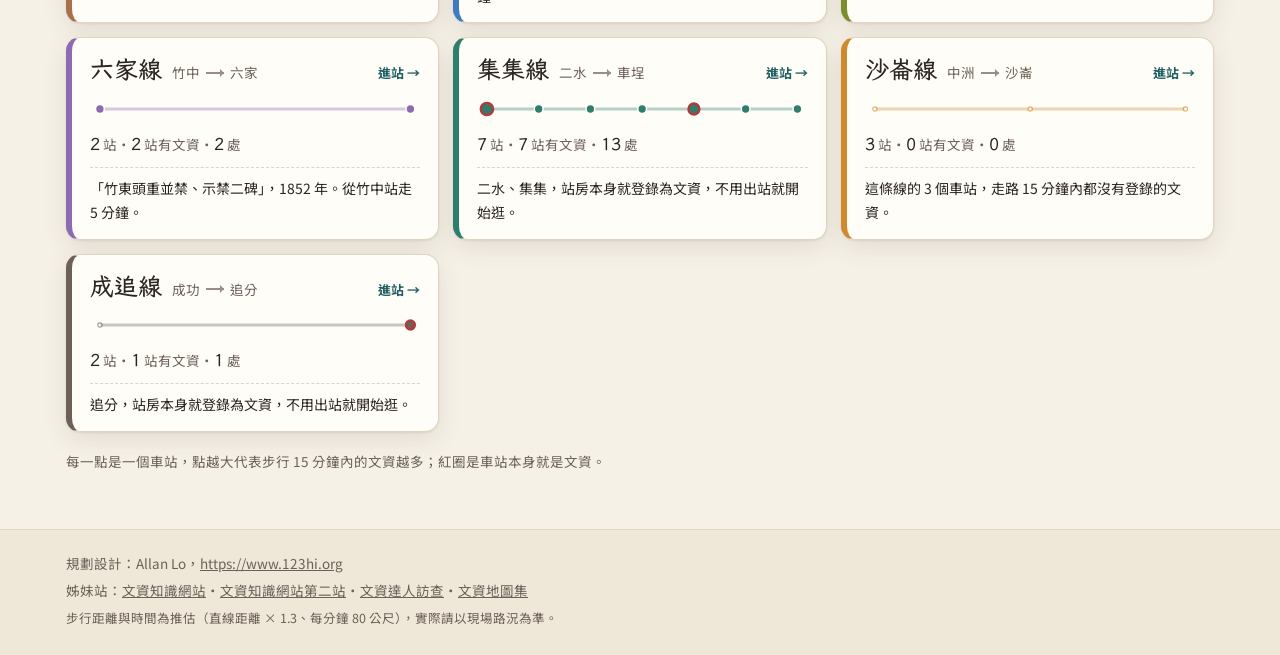
==== commit 7924e382: "首頁標題改為「Allan 和阿拉蕾陪你搭火車逛文資」 Co-Authored-By: Claude Fable 5.2 <noreply@anthropic.com> Claude-Session: " ====
--- a/index.html
+++ b/index.html
@@ -3,7 +3,7 @@
 <head>
 <meta charset="utf-8">
 <meta name="viewport" content="width=device-width, initial-scale=1, viewport-fit=cover">
-<title>搭火車逛文資</title>
+<title>Allan 和阿拉蕾陪你搭火車逛文資</title>
 <meta name="description" content="以臺鐵路線為主軸，看每個車站走路就到的古蹟與歷史建築，排一趟火車小旅行。">
 <meta name="theme-color" content="#f6f1e7" media="(prefers-color-scheme: light)">
 <meta name="theme-color" content="#17130f" media="(prefers-color-scheme: dark)">
--- a/assets/css/rail.css
+++ b/assets/css/rail.css
@@ -63,7 +63,8 @@
 
 /* 首頁 */
 .home-hero { padding: 56px 0 28px; background: radial-gradient(900px 300px at 85% 0, color-mix(in srgb, var(--mint) 55%, transparent), transparent 70%); }
-.home-hero h1 { font-size: clamp(36px, 7vw, 68px); letter-spacing: .02em; margin: 10px 0 18px; }
+.home-hero h1 { font-size: clamp(32px, 6.2vw, 62px); letter-spacing: .02em; margin: 10px 0 8px; }
+.home-sub { font-family: var(--f-display); font-size: clamp(19px, 2.6vw, 26px); color: var(--lc-ink); margin-bottom: 16px; }
 .lede { max-width: 40em; font-size: 17px; color: var(--muted); }
 .lede b { color: var(--ink); font-family: var(--f-display); font-size: 1.25em; }
 .home-lines { padding-bottom: 56px; }
@@ -358,3 +359,45 @@
 .rk-all .rk-v b { color: var(--lvc); }
 @media (prefers-color-scheme: dark) { .rk li { --lc-d: color-mix(in srgb, var(--lc) 70%, #fff); } }
 @media (max-width: 640px) { .top-nav a { padding: 6px 7px; } .brand img { display: none; } }
+
+/* Allan 和阿拉蕾 */
+.say { display: flex; align-items: flex-start; gap: 10px; max-width: 34em; }
+.say img { width: 56px; height: 56px; flex: none; border-radius: 50%; object-fit: cover; object-position: 50% 12%; background: var(--mint); border: 2.5px solid var(--card); box-shadow: 0 2px 6px rgba(40, 25, 10, .2); }
+.say-R img { background: #f7e2a6; }
+.say p { position: relative; background: var(--card); border: 1.5px solid var(--line); border-radius: 4px 16px 16px 16px; padding: 8px 14px; font-size: 15px; line-height: 1.65; box-shadow: var(--shadow); }
+.say p b { display: block; font-size: 12px; letter-spacing: .08em; color: var(--lc-ink); }
+.say-R p b { color: var(--hinoki); }
+.talk { display: grid; gap: 10px; margin-top: 18px; }
+.talk .say:nth-child(2) { margin-left: 34px; animation: rise .5s .25s both; }
+.talk .say:first-child { animation: rise .5s both; }
+.fact { padding-right: 76px; }
+.fact-face { position: absolute; right: 10px; top: 10px; width: 58px; height: 58px; border-radius: 50%; object-fit: cover; object-position: 50% 12%; background: var(--lc-soft); border: 2px solid var(--card); box-shadow: 0 1px 4px rgba(40, 25, 10, .18); transition: transform .25s; }
+.fact:hover .fact-face { transform: rotate(-6deg) scale(1.1); }
+.home-hero.has-duo .wrap { position: relative; display: grid; grid-template-columns: minmax(0, 1fr) minmax(300px, 400px); column-gap: 32px; align-items: end; }
+.home-hero.has-duo .wrap > :not(.duo) { grid-column: 1; }
+.duo { grid-column: 2 !important; grid-row: 1 / span 3; display: flex; flex-direction: column; gap: 6px; }
+.duo-b { display: grid; gap: 8px; }
+.bub { position: relative; background: var(--card); border: 1.5px solid var(--line); border-radius: 16px; padding: 8px 14px; font-size: 14.5px; line-height: 1.6; box-shadow: var(--shadow); max-width: 19em; animation: rise .5s both; }
+.bub b { display: block; font-size: 12px; letter-spacing: .08em; color: var(--teal); }
+.bub-R { justify-self: end; animation-delay: .35s; } .bub-R b { color: var(--hinoki); }
+.bub::after { content: ""; position: absolute; bottom: -8px; width: 14px; height: 14px; background: var(--card); border: solid var(--line); border-width: 0 1.5px 1.5px 0; transform: rotate(45deg); }
+.bub-A::after { left: 22%; } .bub-R::after { right: 22%; }
+.duo-p { display: flex; justify-content: space-around; align-items: flex-end; margin-top: 6px; }
+.duo-p img { height: 200px; width: auto; filter: drop-shadow(0 6px 10px rgba(40, 25, 10, .18)); transform-origin: 50% 100%; animation: sway 4s ease-in-out infinite; }
+.duo-p img + img { height: 186px; animation-delay: -2s; }
+@keyframes sway { 50% { transform: rotate(1.6deg); } }
+.tp header { position: relative; } .tp-char { position: absolute; right: 18px; bottom: 0; height: 120px; width: auto; }
+.st-sum .say { margin-block: 2px; }
+.empty-page .say { margin-bottom: 18px; }
+@media (max-width: 860px) {
+  .home-hero.has-duo .wrap { display: block; }
+  .duo { margin-top: 22px; max-width: 420px; }
+  .duo-p img { height: 150px; } .duo-p img + img { height: 140px; }
+}
+@media (max-width: 640px) {
+  .talk .say:nth-child(2) { margin-left: 16px; }
+  .say img { width: 48px; height: 48px; }
+  .tp-char { height: 84px; right: 8px; }
+  .fact-face { width: 50px; height: 50px; }
+}
+@media (max-width: 640px) { .tp-nums { padding-right: 78px; gap: 18px; } .tp-nums b { font-size: 24px; } .tp-char { height: 76px; right: 4px; } }
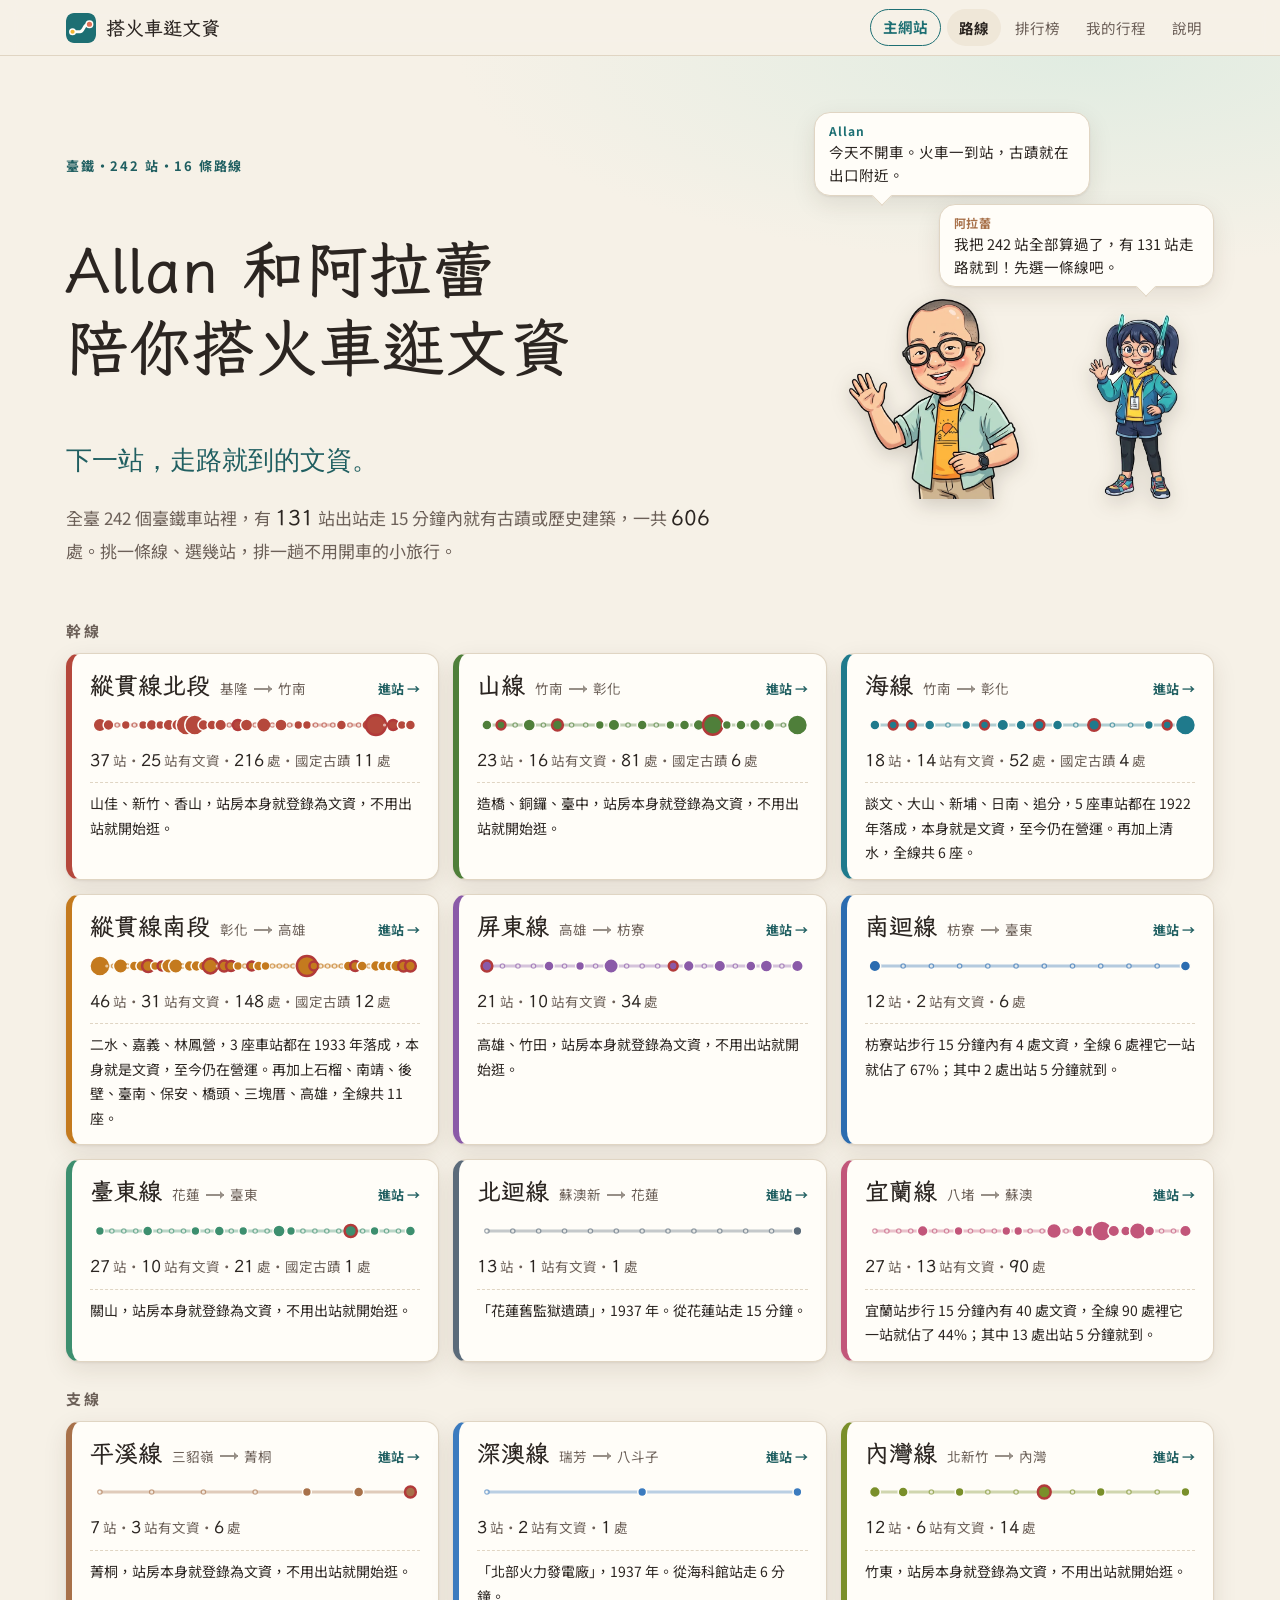
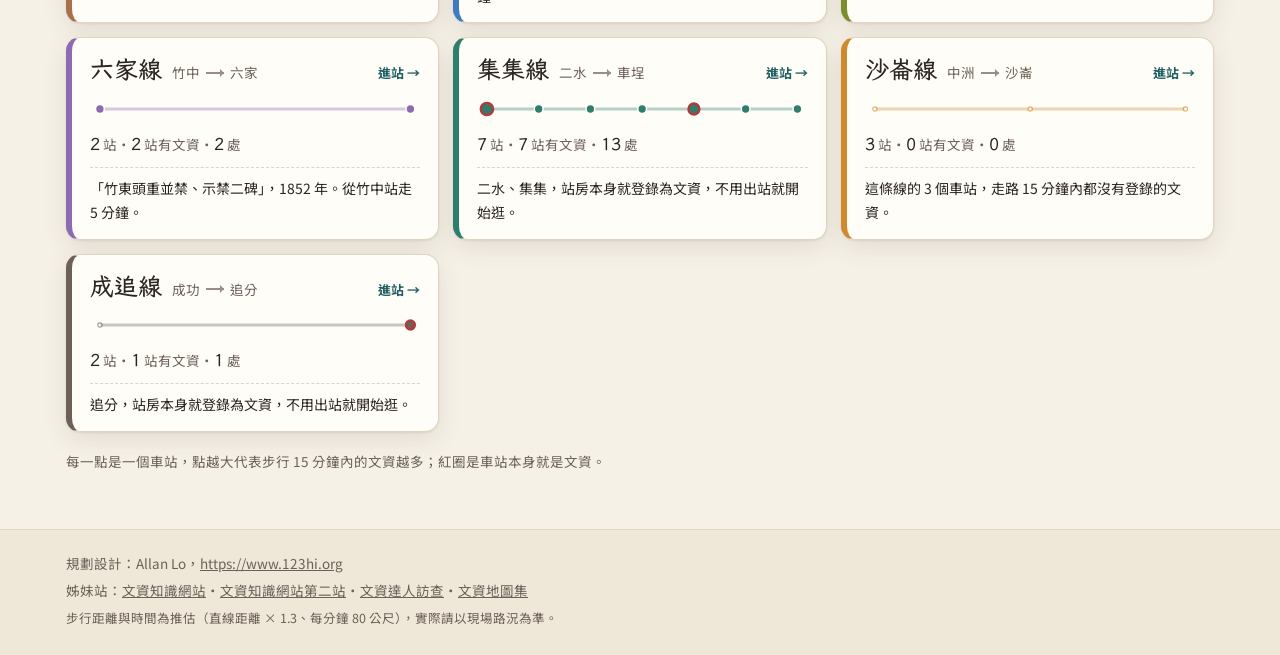
==== commit 61bfac87: "頂端功能表加上回主網站（文資知識網站）的按鈕 Co-Authored-By: Claude Fable 5.2 <noreply@anthropic.com> Claude-Session: http" ====
--- a/index.html
+++ b/index.html
@@ -5,6 +5,17 @@
 <meta name="viewport" content="width=device-width, initial-scale=1, viewport-fit=cover">
 <title>Allan 和阿拉蕾陪你搭火車逛文資</title>
 <meta name="description" content="以臺鐵路線為主軸，看每個車站走路就到的古蹟與歷史建築，排一趟火車小旅行。">
+<meta property="og:type" content="website">
+<meta property="og:site_name" content="搭火車逛文資">
+<meta property="og:title" content="Allan 和阿拉蕾陪你搭火車逛文資">
+<meta property="og:description" content="臺鐵 16 條路線、242 站，看每個車站走路就到的古蹟與歷史建築，排一趟不用開車的小旅行。">
+<meta property="og:url" content="https://cultural-rail.123hi.org/">
+<meta property="og:image" content="https://cultural-rail.123hi.org/assets/og.png">
+<meta property="og:image:width" content="1200">
+<meta property="og:image:height" content="630">
+<meta property="og:image:alt" content="Allan 和阿拉蕾站在鐵道路線圖旁，標題：陪你搭火車逛文資">
+<meta property="og:locale" content="zh_TW">
+<meta name="twitter:card" content="summary_large_image">
 <meta name="theme-color" content="#f6f1e7" media="(prefers-color-scheme: light)">
 <meta name="theme-color" content="#17130f" media="(prefers-color-scheme: dark)">
 <link rel="icon" href="assets/icon.svg" type="image/svg+xml">
@@ -19,6 +30,7 @@
   <div class="wrap top-in">
     <a class="brand" href="#/"><img src="assets/icon.svg" alt="" width="30" height="30"><span>搭火車逛文資</span></a>
     <nav class="top-nav" aria-label="主選單">
+      <a class="home-link" href="https://cultural.123hi.org/" title="Allan Lo 和你逛文化：文資知識網站（主網站）">主網站</a>
       <a href="#/" data-nav="home">路線</a>
       <a href="#/rank" data-nav="rank">排行榜</a>
       <a href="#/trip" data-nav="trip">我的行程</a>
--- a/assets/css/rail.css
+++ b/assets/css/rail.css
@@ -401,3 +401,13 @@
   .fact-face { width: 50px; height: 50px; }
 }
 @media (max-width: 640px) { .tp-nums { padding-right: 78px; gap: 18px; } .tp-nums b { font-size: 24px; } .tp-char { height: 76px; right: 4px; } }
+
+/* 回主網站（文資知識網站）的按鈕 */
+.top-nav a.home-link { color: var(--teal); border: 1.5px solid var(--teal); font-weight: 700; padding: 4px 12px; margin-right: 4px; }
+.top-nav a.home-link:hover, .top-nav a.home-link:focus-visible { background: var(--teal); color: var(--paper); }
+@media (max-width: 640px) { .top-nav a.home-link { padding: 3px 8px; margin-right: 2px; } }
+@media (max-width: 640px) { /* 手機：頂端列分兩行，站名一行、功能表一行 */
+  :root { --hdr: 90px; }
+  .top-in { flex-wrap: wrap; align-content: center; gap: 2px 12px; }
+  .top-nav { flex: 1 0 100%; margin-left: -6px; }
+}
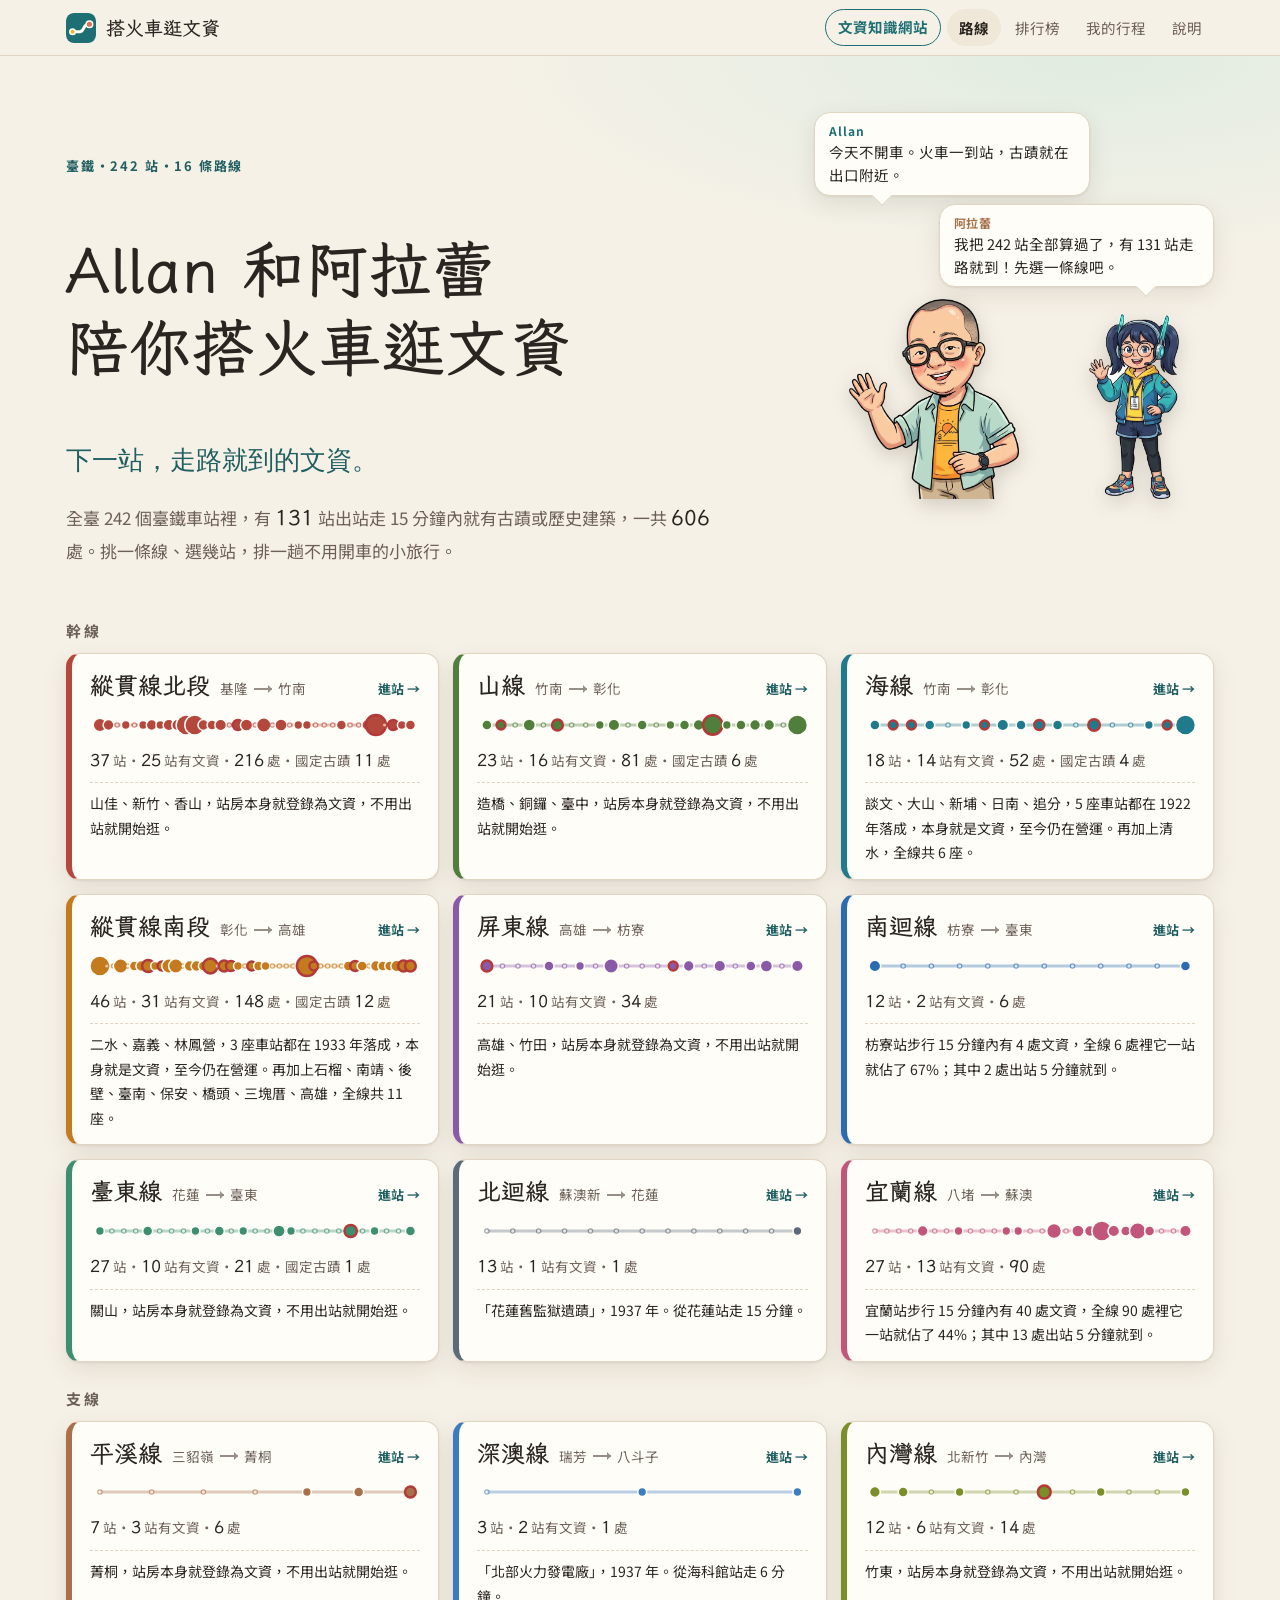
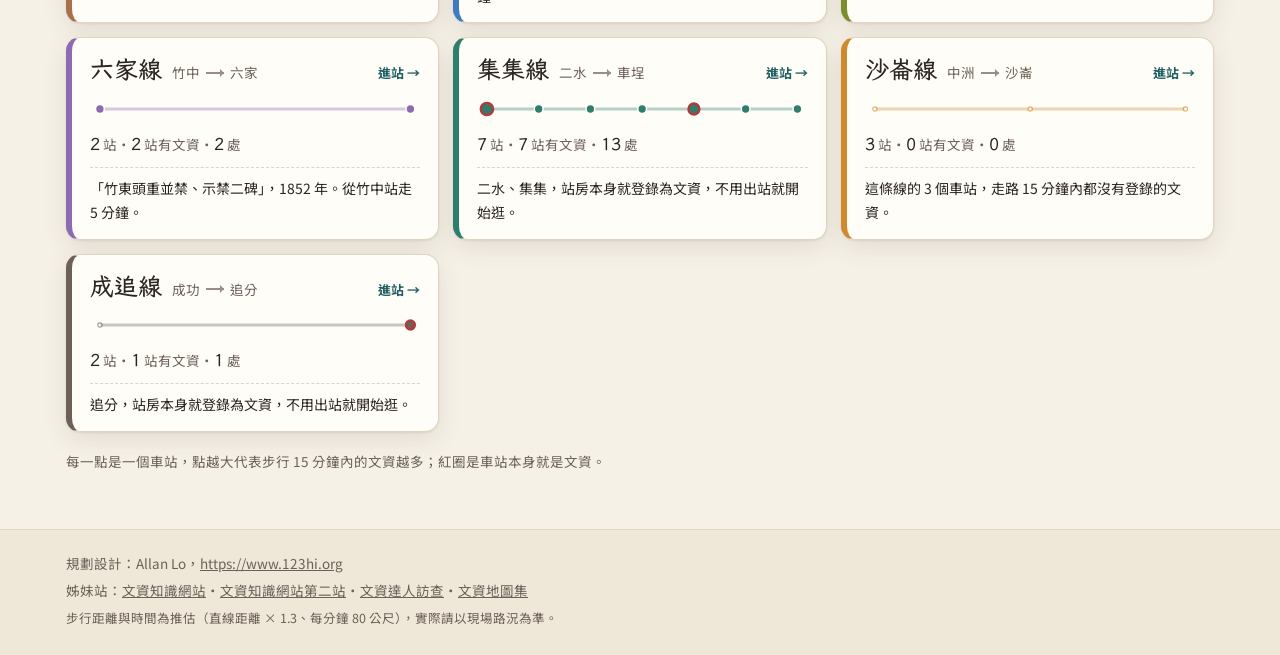
==== commit 5bb0fcc4: "頂端功能表加上「文資知識網站」按鈕；補上分享預覽圖 - 姊妹站的頂端功能表加上回文資知識網站的按鈕，手機版頂端列視需要分成兩行 - 原本沒有分享縮圖的網站與縣市頁補上 og 標籤與 1200×630 " ====
--- a/index.html
+++ b/index.html
@@ -30,7 +30,7 @@
   <div class="wrap top-in">
     <a class="brand" href="#/"><img src="assets/icon.svg" alt="" width="30" height="30"><span>搭火車逛文資</span></a>
     <nav class="top-nav" aria-label="主選單">
-      <a class="home-link" href="https://cultural.123hi.org/" title="Allan Lo 和你逛文化：文資知識網站（主網站）">主網站</a>
+      <a class="home-link" href="https://cultural.123hi.org/" title="Allan Lo 和你逛文化：各縣市的文資知識網站">文資知識網站</a>
       <a href="#/" data-nav="home">路線</a>
       <a href="#/rank" data-nav="rank">排行榜</a>
       <a href="#/trip" data-nav="trip">我的行程</a>
--- a/assets/css/rail.css
+++ b/assets/css/rail.css
@@ -402,7 +402,7 @@
 }
 @media (max-width: 640px) { .tp-nums { padding-right: 78px; gap: 18px; } .tp-nums b { font-size: 24px; } .tp-char { height: 76px; right: 4px; } }
 
-/* 回主網站（文資知識網站）的按鈕 */
+/* 回文資知識網站的按鈕 */
 .top-nav a.home-link { color: var(--teal); border: 1.5px solid var(--teal); font-weight: 700; padding: 4px 12px; margin-right: 4px; }
 .top-nav a.home-link:hover, .top-nav a.home-link:focus-visible { background: var(--teal); color: var(--paper); }
 @media (max-width: 640px) { .top-nav a.home-link { padding: 3px 8px; margin-right: 2px; } }
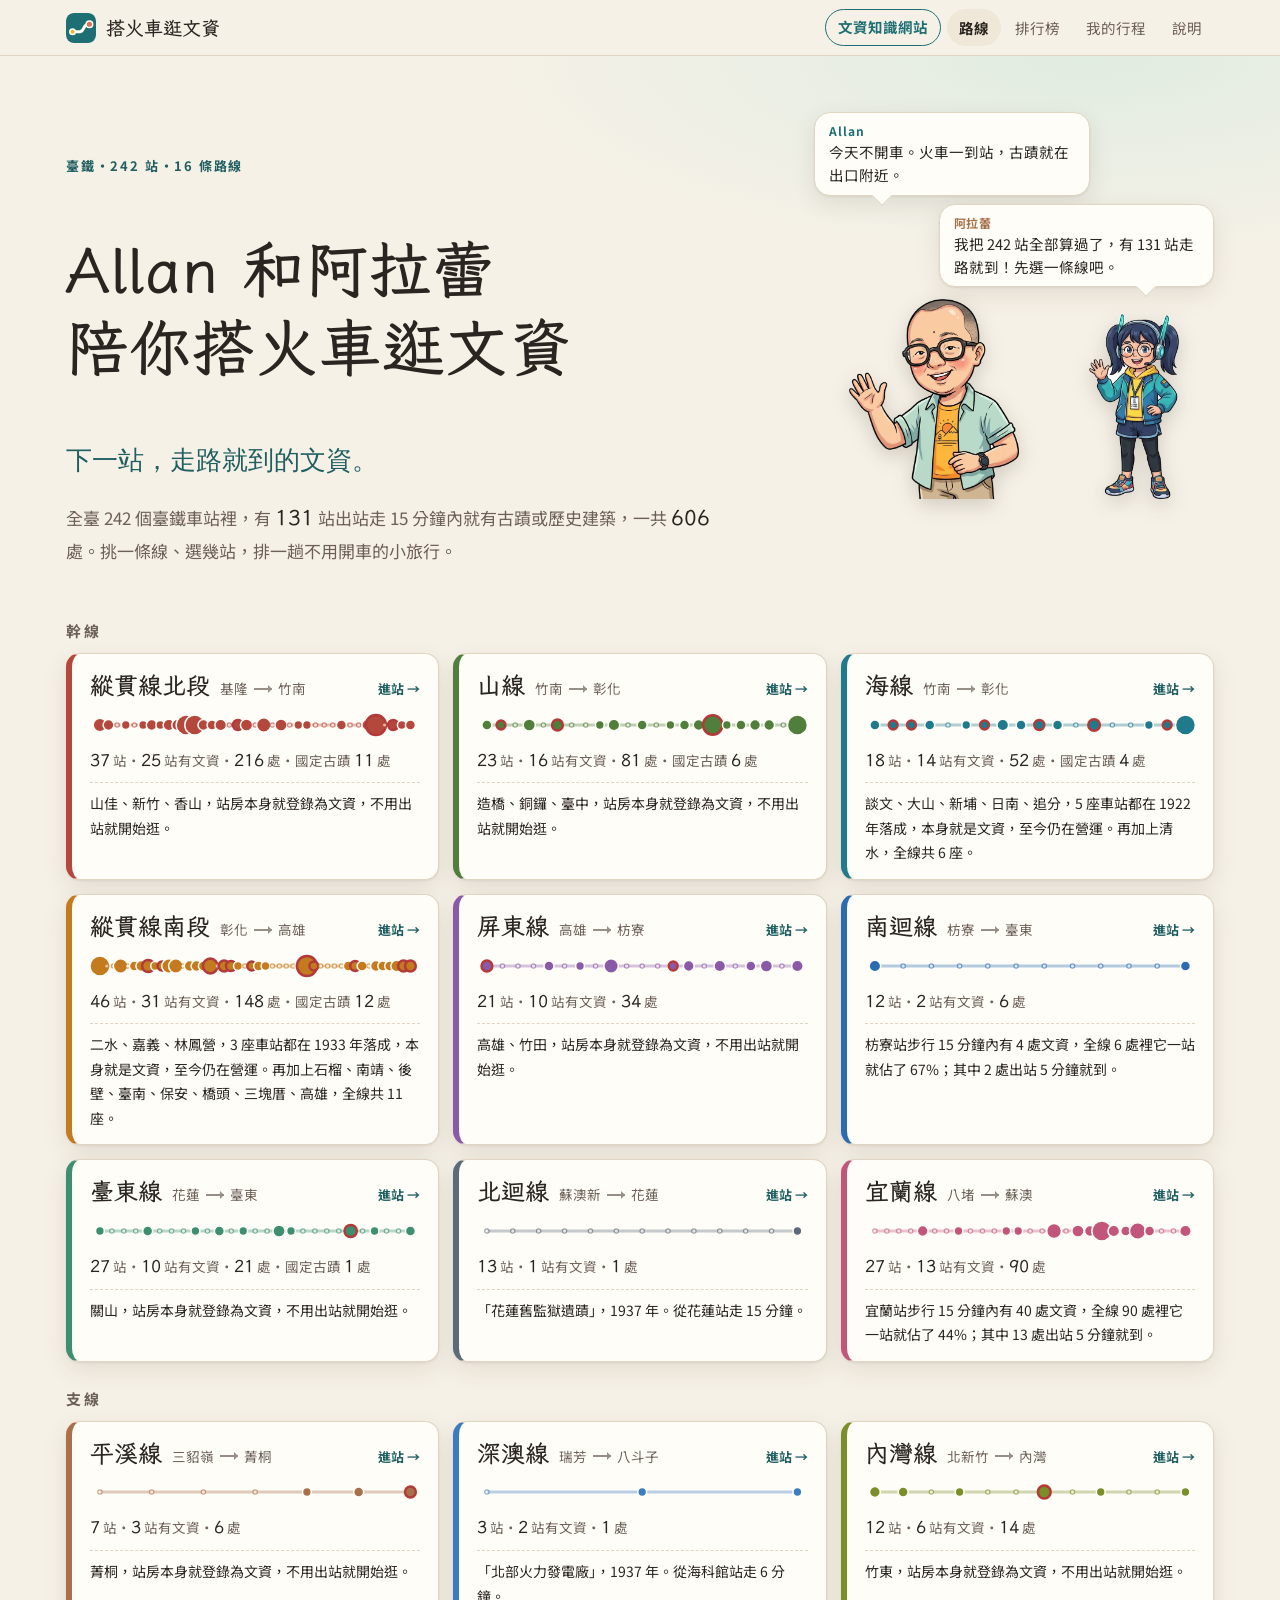
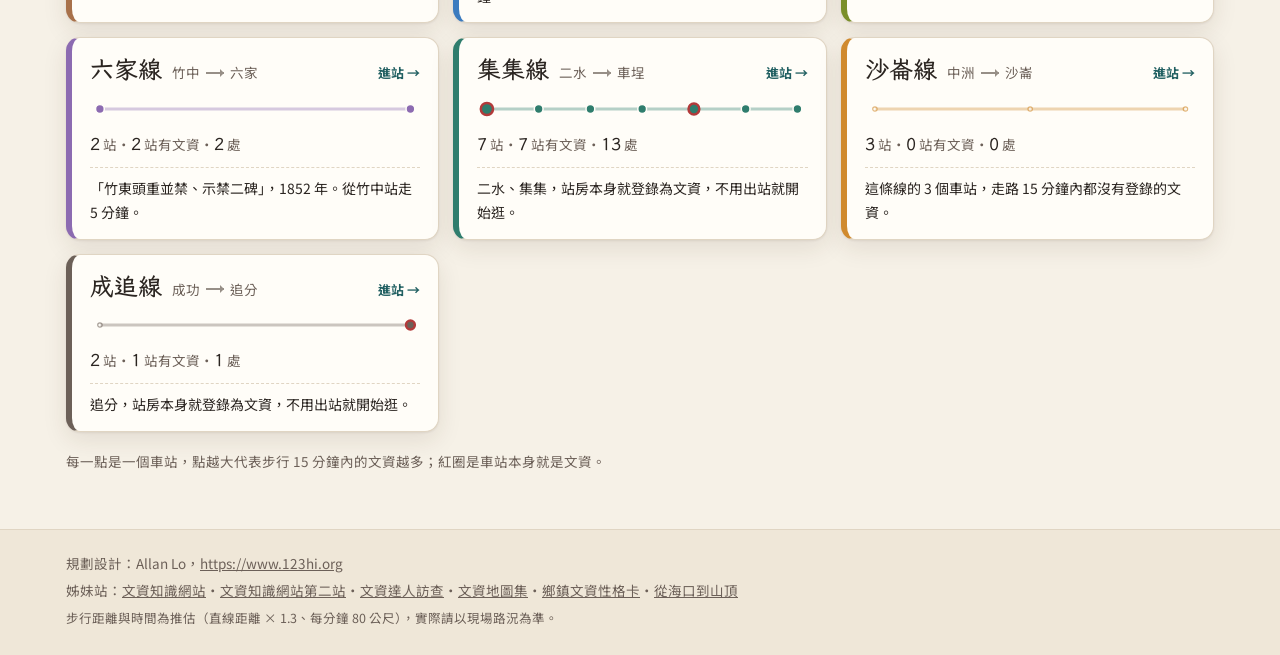
==== commit d3c6d51e: "頁尾與 README 的姊妹站補齊，加上「從海口到山頂」 Co-Authored-By: Claude Opus 5.5 <noreply@anthropic.com> Claude-Session:" ====
--- a/index.html
+++ b/index.html
@@ -43,7 +43,7 @@
 <footer class="foot">
   <div class="wrap foot-in">
     <p>規劃設計：Allan Lo，<a href="https://www.123hi.org" target="_blank" rel="noopener">https://www.123hi.org</a></p>
-    <p class="foot-sis">姊妹站：<a href="https://cultural.123hi.org/" target="_blank" rel="noopener">文資知識網站</a>・<a href="https://cultural2.123hi.org/" target="_blank" rel="noopener">文資知識網站第二站</a>・<a href="https://cultural-visit.123hi.org/" target="_blank" rel="noopener">文資達人訪查</a>・<a href="https://cultural-atlas.123hi.org/" target="_blank" rel="noopener">文資地圖集</a></p>
+    <p class="foot-sis">姊妹站：<a href="https://cultural.123hi.org/" target="_blank" rel="noopener">文資知識網站</a>・<a href="https://cultural2.123hi.org/" target="_blank" rel="noopener">文資知識網站第二站</a>・<a href="https://cultural-visit.123hi.org/" target="_blank" rel="noopener">文資達人訪查</a>・<a href="https://cultural-atlas.123hi.org/" target="_blank" rel="noopener">文資地圖集</a>・<a href="https://cultural-town.123hi.org/" target="_blank" rel="noopener">鄉鎮文資性格卡</a>・<a href="https://cultural-ascent.123hi.org/" target="_blank" rel="noopener">從海口到山頂</a></p>
     <p class="foot-note">步行距離與時間為推估（直線距離 × 1.3、每分鐘 80 公尺），實際請以現場路況為準。</p>
   </div>
 </footer>
